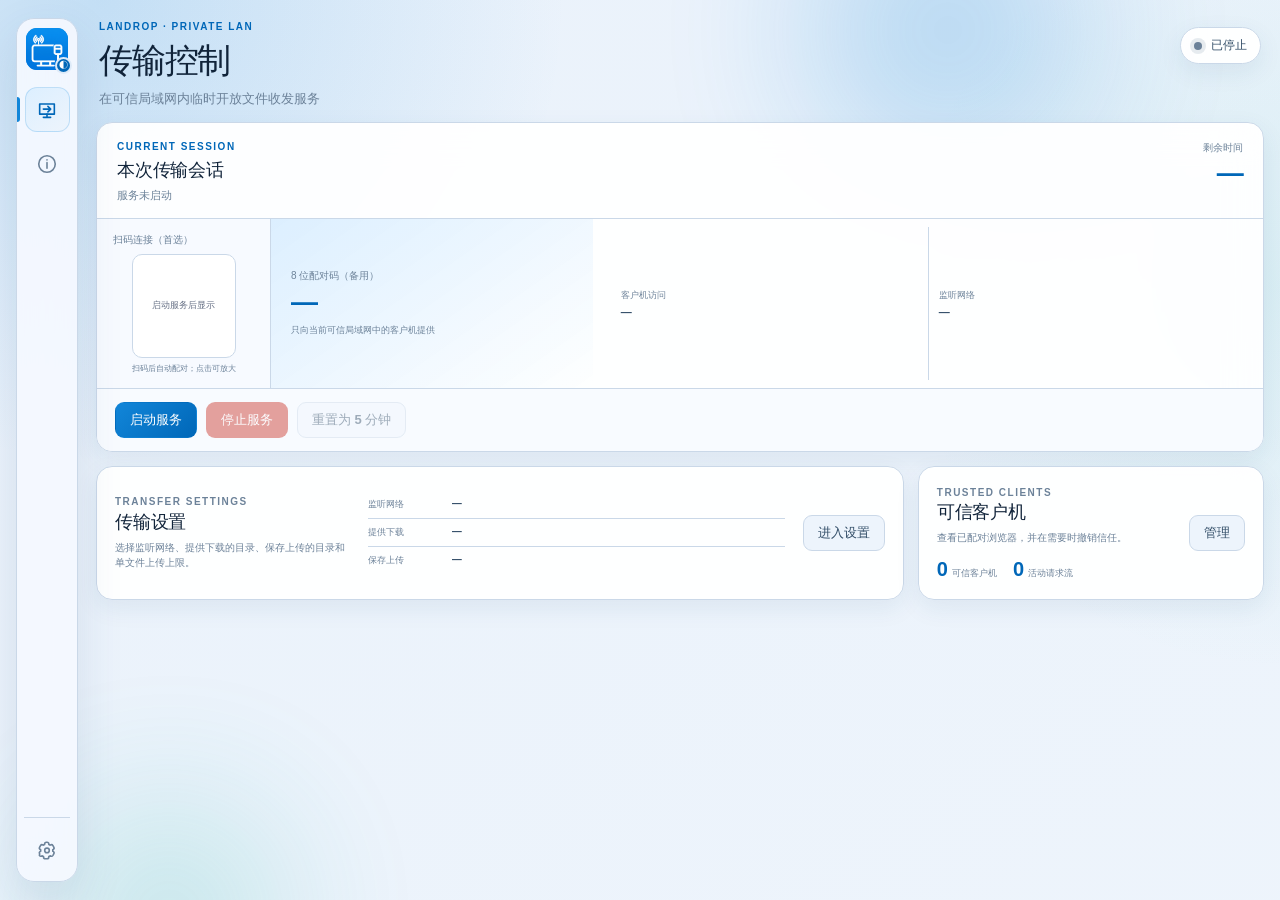
==== ui/desktop/index.html @ e530b6be "feat: complete phase seven portable build" ====
<!doctype html>
<html lang="zh-CN">
<head>
  <meta charset="utf-8">
  <meta name="viewport" content="width=device-width, initial-scale=1">
  <meta name="color-scheme" content="light dark">
  <title>LanDrop</title>
  <link rel="stylesheet" href="css/tokens.css">
  <link rel="stylesheet" href="css/shell.css">
  <link rel="stylesheet" href="css/components.css">
</head>
<body data-service-state="stopped">
  <div class="ambient ambient-one"></div>
  <div class="ambient ambient-two"></div>

  <main class="app-shell">
    <aside class="activity-rail" aria-label="主导航">
      <button class="rail-brand" type="button" data-theme-toggle aria-label="主题：跟随系统；点击切换为深色模式">
        <img src="../../assets/LanDrop-icon-preview.png" alt="">
        <span class="theme-indicator" data-theme-indicator aria-hidden="true">◐</span>
      </button>
      <nav class="tab-bar" aria-label="LanDrop 页面">
        <button class="tab active" type="button" data-page="mainPage" data-title="传输控制" data-subtitle="在可信局域网内临时开放文件收发服务" aria-label="主控" aria-current="page">
          <svg aria-hidden="true" viewBox="0 0 24 24"><path d="M4 5.5h16v11H4z"></path><path d="M8 20h8M12 16.5V20"></path><path d="M8 11h8M13 8l3 3-3 3"></path></svg>
          <span class="nav-tooltip">主控</span>
        </button>
        <button class="tab" type="button" data-page="infoPage" data-title="网络与诊断" data-subtitle="检查本次 endpoint、Windows 网络和防火墙证据" aria-label="信息">
          <svg aria-hidden="true" viewBox="0 0 24 24"><circle cx="12" cy="12" r="9"></circle><path d="M12 10.5v6M12 7.5h.01"></path></svg>
          <span class="nav-tooltip">信息</span>
        </button>
      </nav>
      <nav class="rail-settings" aria-label="辅助导航">
        <button class="tab" type="button" data-page="settingsPage" data-title="设置与恢复" data-subtitle="只读诊断、日志入口和 Windows 官方设置" aria-label="设置">
          <svg aria-hidden="true" viewBox="0 0 24 24"><path d="M12 3.5a2 2 0 0 1 2 2v.4a7 7 0 0 1 1.4.8l.4-.2a2 2 0 0 1 2.7.7l.9 1.6a2 2 0 0 1-.7 2.7l-.4.2v1.6l.4.2a2 2 0 0 1 .7 2.7l-.9 1.6a2 2 0 0 1-2.7.7l-.4-.2a7 7 0 0 1-1.4.8v.4a2 2 0 0 1-2 2h-1.8a2 2 0 0 1-2-2v-.4a7 7 0 0 1-1.4-.8l-.4.2a2 2 0 0 1-2.7-.7L4 16.2a2 2 0 0 1 .7-2.7l.4-.2v-1.6l-.4-.2A2 2 0 0 1 4 8.8l.9-1.6a2 2 0 0 1 2.7-.7l.4.2a7 7 0 0 1 1.4-.8v-.4a2 2 0 0 1 2-2Z"></path><circle cx="12" cy="12.5" r="2.5"></circle></svg>
          <span class="nav-tooltip">设置</span>
        </button>
      </nav>
    </aside>

    <div class="workspace-column">
      <header class="hero">
        <div>
          <p class="eyebrow">LANDROP · PRIVATE LAN</p>
          <h1 id="workspaceTitle">传输控制</h1>
          <p id="workspaceSubtitle" class="subtitle">在可信局域网内临时开放文件收发服务</p>
        </div>
        <span id="badge" class="status-pill"><span class="status-dot"></span><span class="status-text">已停止</span></span>
      </header>

      <section id="mainPage" class="page active" aria-label="传输控制">
        <section class="service-panel panel">
          <header class="panel-heading service-heading">
            <div>
              <p class="section-index">CURRENT SESSION</p>
              <h2>本次传输会话</h2>
              <p id="message" class="panel-description">服务未启动</p>
            </div>
            <div class="countdown-block">
              <span>剩余时间</span>
              <strong id="countdown" class="countdown">—</strong>
            </div>
          </header>

          <div class="session-grid">
            <article class="qr-card">
              <span class="metric-label">扫码连接（首选）</span>
              <button id="openQrDialog" class="qr-frame" type="button" aria-label="放大一次性客户机邀请二维码" disabled>
                <img id="pairingQr" alt="一次性客户机邀请二维码" hidden>
                <span id="qrUnavailable">启动服务后显示</span>
              </button>
              <small>扫码后自动配对；点击可放大</small>
            </article>
            <article class="pairing-card">
              <span class="metric-label">8 位配对码（备用）</span>
              <strong id="pairing" class="code">—</strong>
              <small>只向当前可信局域网中的客户机提供</small>
            </article>
            <article class="session-addresses">
              <div><span>客户机访问</span><strong id="lanUrl">—</strong></div>
              <div><span>监听网络</span><strong id="network">—</strong></div>
            </article>
          </div>

          <div class="command-bar">
            <button id="start" class="button primary" type="button">启动服务</button>
            <button id="stop" class="button danger" type="button" disabled>停止服务</button>
            <button id="resetDeadline" class="button secondary" type="button" disabled>重置为 5 分钟</button>
          </div>
          <div id="notice" class="notice" aria-live="polite"></div>
        </section>

        <div class="overview-grid">
          <section class="panel overview-card transfer-overview">
            <div class="overview-card-copy"><p class="section-index">TRANSFER SETTINGS</p><h2>传输设置</h2><p>选择监听网络、提供下载的目录、保存上传的目录和单文件上传上限。</p></div>
            <div class="settings-preview" aria-label="当前传输设置预览">
              <div><span>监听网络</span><strong id="settingsPreviewNetwork">—</strong></div>
              <div><span>提供下载</span><strong id="settingsPreviewShared">—</strong></div>
              <div><span>保存上传</span><strong id="settingsPreviewReceived">—</strong></div>
            </div>
            <button id="openTransferSettingsCard" class="button secondary" type="button">进入设置</button>
          </section>
          <section class="panel overview-card">
            <div class="overview-card-copy"><p class="section-index">TRUSTED CLIENTS</p><h2>可信客户机</h2><p>查看已配对浏览器，并在需要时撤销信任。</p><div class="overview-card-metrics"><span><strong id="paired">0</strong>可信客户机</span><span><strong id="active">0</strong>活动请求流</span></div></div>
            <button id="openTrustedClients" class="button secondary" type="button">管理</button>
          </section>
        </div>

      </section>

      <dialog id="qrDialog" class="qr-dialog" aria-labelledby="qrDialogTitle">
        <form method="dialog" class="qr-dialog-card">
          <button class="qr-dialog-close" type="submit" aria-label="关闭二维码放大视图">×</button>
          <p class="section-index">ONE-TIME INVITATION</p>
          <h2 id="qrDialogTitle">扫码连接 LanDrop</h2>
          <p>请使用同一 Private LAN 中的客户机扫描；成功配对后本邀请立即失效。</p>
          <div class="qr-dialog-image"><img id="pairingQrLarge" alt="放大的一次性客户机邀请二维码"></div>
          <small>二维码只在本机生成，不会发送到在线识别服务。</small>
        </form>
      </dialog>

      <section id="transferSettingsPage" class="page" data-parent-page="mainPage" data-title="传输设置" data-subtitle="选择本次服务使用的目录、上传上限和 Private 网络">
        <section class="panel configuration-panel">
          <header class="panel-heading">
            <div><p class="section-index">DIRECTORIES & NETWORK</p><h2>目录与监听网络</h2><p class="panel-description">服务运行期间仅供查看；停止服务后才能修改并保存。</p></div>
            <button id="returnMainFromTransferSettings" class="button ghost compact" type="button">返回主控</button>
          </header>
            <label for="shared">提供下载的目录 <small>客户机从此处下载</small></label>
            <div class="path-row">
              <input id="shared" autocomplete="off">
              <button class="button secondary chooser" type="button" data-target="shared">选择…</button>
            </div>

            <label for="received">保存上传的目录 <small>客户机上传到此处</small></label>
            <div class="path-row">
              <input id="received" autocomplete="off">
              <button class="button secondary chooser" type="button" data-target="received">选择…</button>
            </div>

            <div class="field-grid">
              <label for="limit">单文件上传上限（MB）<input id="limit" type="number" min="1" max="10000" value="1000"></label>
              <label for="interfaceSelector">监听网络
                <span class="select-row">
                  <select id="interfaceSelector"><option value="">自动选择（仅一个可用 Private 网络）</option></select>
                  <button id="refreshInterfaces" class="icon-button" type="button" title="刷新网络" aria-label="刷新网络">↻</button>
                </span>
              </label>
            </div>
            <div class="configuration-actions"><button id="saveSettings" class="button secondary" type="button">保存设置</button></div>
        </section>
      </section>

      <section id="trustedClientsPage" class="page" data-parent-page="mainPage" data-title="可信客户机" data-subtitle="查看已配对浏览器，并撤销不再信任的客户机">
        <section class="panel clients-panel">
          <header class="panel-heading">
            <div><p class="section-index">TRUSTED CLIENTS</p><h2>可信客户机</h2><p class="panel-description">配对后可在有效凭据范围内再次连接；你可以随时撤销。</p></div>
            <div class="heading-actions">
              <button id="returnMainFromClients" class="button ghost compact" type="button">返回主控</button>
              <button id="refreshClients" class="button ghost compact" type="button">刷新列表</button>
              <button id="revokeAll" class="button danger-outline compact" type="button">撤销全部信任</button>
            </div>
          </header>
          <div id="clients" class="clients"><span class="subtitle">正在读取…</span></div>
        </section>
      </section>

      <section id="infoPage" class="page" aria-label="网络与诊断">
        <section class="panel">
          <header class="panel-heading"><div><p class="section-index">ENDPOINT BASELINE</p><h2>当前服务机网络基线</h2></div></header>
          <dl class="status-grid">
            <div><dt>服务端绑定基线</dt><dd id="endpointSummary">—</dd></div>
            <div><dt>服务端网络校验</dt><dd id="endpointHealth">—</dd></div>
            <div><dt>诊断状态</dt><dd id="diagnosticStatus">尚未检测</dd></div>
            <div><dt>服务端监听地址</dt><dd id="listenSummary">—</dd></div>
            <div><dt>传输摘要</dt><dd id="transferSummary">—</dd></div>
          </dl>
        </section>

        <section class="panel statistics-panel">
          <header class="panel-heading"><div><p class="section-index">TRANSFER SUMMARY</p><h2>本次会话统计</h2><p class="panel-description">供排查传输结果时查看，不影响服务控制。</p></div></header>
          <dl class="compact-list">
            <div><dt>下载文件任务</dt><dd id="downloadStatistics">—</dd></div>
            <div><dt>上传文件任务</dt><dd id="uploadStatistics">—</dd></div>
            <div><dt>累计传输</dt><dd id="statistics">—</dd></div>
            <div><dt>下载请求流</dt><dd id="streamStatistics">—</dd></div>
            <div><dt>停止原因</dt><dd id="stopReason">—</dd></div>
            <div><dt>失败分类</dt><dd id="failureReasons">—</dd></div>
            <div><dt>拒绝分类</dt><dd id="rejectionReasons">—</dd></div>
          </dl>
        </section>

        <details id="diagnosticDetails" class="panel diagnostic-details">
          <summary><span><small>READ-ONLY DETAILS</small><strong>查看详细诊断</strong></span><b>＋</b></summary>
          <div class="diagnostic-sections">
            <section>
              <header><h2>服务机 IPv4 接口</h2><p>回环与排除项用于解释，不会成为 LAN endpoint。</p></header>
              <div id="interfaceList" class="diagnostic-list"><span class="subtitle">尚未检测。</span></div>
            </section>
            <section>
              <header><h2>服务机网络详细信息</h2><p>DNS、网关和链路信息只用于诊断。</p></header>
              <div id="adapterDetails" class="diagnostic-list"><span class="subtitle">正在等待异步诊断。</span></div>
            </section>
            <section>
              <header><h2>Windows 防火墙</h2><p>LanDrop 只读检查，不创建或修改规则。</p></header>
              <div id="firewallSummary" class="diagnostic-unknown">尚未检测。</div>
              <div id="firewallEvidence" class="diagnostic-list"></div>
            </section>
          </div>
        </details>
      </section>

      <section id="settingsPage" class="page" aria-label="设置与恢复">
        <section class="panel">
          <header class="panel-heading"><div><p class="section-index">DIAGNOSTICS</p><h2>诊断与恢复</h2><p class="panel-description">只刷新 LanDrop 自身的只读信息，不会改变网络、防火墙、代理或 VPN。</p></div></header>
          <div class="action-list">
            <button id="refreshDiagnostics" class="list-action primary-action" type="button"><span><strong>重新检测</strong><small>异步读取网络与防火墙状态</small></span><b>↻</b></button>
            <button id="viewDiagnostics" class="list-action" type="button"><span><strong>查看详细诊断</strong><small>前往信息页展开完整结果</small></span><b>→</b></button>
            <button id="openLogs" class="list-action" type="button"><span><strong>打开日志文件夹</strong><small>查看普通诊断与异常记录</small></span><b>↗</b></button>
            <button id="copyDiagnostics" class="list-action" type="button"><span><strong>复制诊断信息</strong><small>不包含配对码、凭据或收发目录</small></span><b>⧉</b></button>
          </div>
          <div id="settingsNotice" class="notice" aria-live="polite"></div>
        </section>

        <section class="panel">
          <header class="panel-heading"><div><p class="section-index">WINDOWS SETTINGS</p><h2>Windows 设置入口</h2><p class="panel-description">是否修改系统配置始终由你决定。</p></div></header>
          <div class="action-list three-columns">
            <button class="list-action settings-link" type="button" data-target="network"><span><strong>网络设置</strong><small>网络类别与适配器</small></span><b>↗</b></button>
            <button class="list-action settings-link" type="button" data-target="firewall"><span><strong>防火墙设置</strong><small>允许的应用和规则</small></span><b>↗</b></button>
            <button class="list-action settings-link" type="button" data-target="proxy"><span><strong>代理设置</strong><small>系统代理与脚本</small></span><b>↗</b></button>
          </div>
        </section>

        <section class="panel about-panel">
          <header class="panel-heading"><div><p class="section-index">ABOUT</p><h2>关于 LanDrop</h2></div></header>
          <div class="about-row"><span>当前版本</span><strong>LanDrop 0.6.0 · Windows 11</strong></div>
        </section>
      </section>
    </div>
  </main>

  <script src="../shared/js/theme.js"></script>
  <script src="js/state.js"></script>
  <script src="js/app.js"></script>
</body>
</html>
---- ui/desktop/css/tokens.css ----
:root {
  color-scheme: light;
  font-family: "Source Han Sans SC", "Source Han Sans CN", "Noto Sans CJK SC", "Microsoft YaHei UI", "Segoe UI Variable Text", "Segoe UI", sans-serif;
  font-synthesis: none;

  --page: #eaf2fb;
  --surface: rgba(255, 255, 255, 0.94);
  --surface-solid: #ffffff;
  --surface-raised: #f7faff;
  --surface-soft: #edf4fc;
  --surface-input: #ffffff;
  --surface-command: rgba(248, 251, 255, 0.94);
  --rail: rgba(245, 249, 255, 0.9);
  --rail-strong: #e5effa;
  --line: #cad8e8;
  --line-soft: rgba(18, 134, 217, 0.2);
  --text: #11243a;
  --text-secondary: #334e68;
  --muted: #6c8299;
  --accent: #1286d9;
  --accent-strong: #0067b8;
  --accent-soft: #dcefff;
  --accent-contrast: #ffffff;
  --success: #15803d;
  --success-soft: #dcfce7;
  --warning: #b45309;
  --warning-soft: #fff4db;
  --danger: #c9362b;
  --danger-soft: #fee8e7;
  --shadow: 0 18px 48px rgba(31, 78, 121, 0.12);
  --shadow-soft: 0 8px 24px rgba(31, 78, 121, 0.08);
}

@media (prefers-color-scheme: dark) {
  :root:not([data-theme="light"]) {
    color-scheme: dark;
    --page: #111b27;
    --surface: rgba(25, 39, 54, 0.94);
    --surface-solid: #192736;
    --surface-raised: #203246;
    --surface-soft: #263a50;
    --surface-input: #152332;
    --surface-command: rgba(22, 35, 49, 0.96);
    --rail: rgba(20, 32, 45, 0.92);
    --rail-strong: #1d3044;
    --line: #38516a;
    --line-soft: rgba(77, 177, 242, 0.24);
    --text: #f4f8fc;
    --text-secondary: #d6e2ec;
    --muted: #96abc0;
    --accent: #47b1f2;
    --accent-strong: #168bd7;
    --accent-soft: rgba(71, 177, 242, 0.14);
    --accent-contrast: #061b2b;
    --success: #52d681;
    --success-soft: rgba(82, 214, 129, 0.12);
    --warning: #f2b65c;
    --warning-soft: rgba(242, 182, 92, 0.12);
    --danger: #ff7b72;
    --danger-soft: rgba(255, 123, 114, 0.12);
    --shadow: 0 20px 55px rgba(0, 0, 0, 0.26);
    --shadow-soft: 0 9px 28px rgba(0, 0, 0, 0.2);
  }
}

:root[data-theme="dark"] {
  color-scheme: dark;
  --page: #111b27;
  --surface: rgba(25, 39, 54, 0.94);
  --surface-solid: #192736;
  --surface-raised: #203246;
  --surface-soft: #263a50;
  --surface-input: #152332;
  --surface-command: rgba(22, 35, 49, 0.96);
  --rail: rgba(20, 32, 45, 0.92);
  --rail-strong: #1d3044;
  --line: #38516a;
  --line-soft: rgba(77, 177, 242, 0.24);
  --text: #f4f8fc;
  --text-secondary: #d6e2ec;
  --muted: #96abc0;
  --accent: #47b1f2;
  --accent-strong: #168bd7;
  --accent-soft: rgba(71, 177, 242, 0.14);
  --accent-contrast: #061b2b;
  --success: #52d681;
  --success-soft: rgba(82, 214, 129, 0.12);
  --warning: #f2b65c;
  --warning-soft: rgba(242, 182, 92, 0.12);
  --danger: #ff7b72;
  --danger-soft: rgba(255, 123, 114, 0.12);
  --shadow: 0 20px 55px rgba(0, 0, 0, 0.26);
  --shadow-soft: 0 9px 28px rgba(0, 0, 0, 0.2);
}

:root[data-theme="light"] { color-scheme: light; }

@media (prefers-reduced-motion: reduce) {
  *, *::before, *::after {
    scroll-behavior: auto !important;
    transition-duration: 0.01ms !important;
    animation-duration: 0.01ms !important;
    animation-iteration-count: 1 !important;
  }
}
---- ui/desktop/css/shell.css ----
* { box-sizing: border-box; }

html { min-height: 100%; }

body {
  min-width: 760px;
  min-height: 100vh;
  margin: 0;
  overflow-x: hidden;
  background:
    radial-gradient(circle at 8% 0, rgba(18, 134, 217, 0.18), transparent 29rem),
    radial-gradient(circle at 100% 32%, rgba(27, 181, 170, 0.09), transparent 24rem),
    linear-gradient(145deg, var(--page), color-mix(in srgb, var(--page) 84%, var(--surface-solid)));
  color: var(--text);
  font-size: 13px;
}

button, input, select { font: inherit; }
button { color: inherit; -webkit-tap-highlight-color: transparent; }
[hidden] { display: none !important; }

.ambient {
  position: fixed;
  border-radius: 999px;
  filter: blur(78px);
  opacity: 0.24;
  pointer-events: none;
}
.ambient-one { top: -110px; right: 15%; width: 280px; height: 280px; background: var(--accent); }
.ambient-two { bottom: -120px; left: 5%; width: 210px; height: 210px; background: #2bb7a9; }

.app-shell {
  position: relative;
  display: grid;
  grid-template-columns: 62px minmax(0, 1fr);
  column-gap: 18px;
  width: min(1480px, calc(100% - 32px));
  min-height: 100vh;
  margin: 0 auto;
  padding: 18px 0;
}

.activity-rail {
  position: sticky;
  top: 18px;
  z-index: 10;
  display: flex;
  align-items: center;
  flex-direction: column;
  width: 62px;
  height: calc(100vh - 36px);
  min-height: 510px;
  padding: 9px 7px;
  border: 1px solid var(--line);
  border-radius: 18px;
  background: var(--rail);
  box-shadow: var(--shadow);
  backdrop-filter: blur(18px);
}

.rail-brand {
  position: relative;
  display: grid;
  place-items: center;
  width: 42px;
  height: 42px;
  margin-bottom: 17px;
  border-radius: 11px;
  border: 0;
  padding: 0;
  background: #0785d5;
  box-shadow: none;
  cursor: pointer;
  overflow: visible;
  line-height: 0;
}
.rail-brand img { display: block; width: 42px; height: 42px; border-radius: 11px; }
.rail-brand:hover { outline: 1px solid var(--accent); }
.rail-brand:focus-visible { outline: 0; box-shadow: 0 0 0 3px var(--line-soft); }
.theme-indicator {
  position: absolute;
  right: -4px;
  bottom: -4px;
  display: grid;
  place-items: center;
  width: 17px;
  height: 17px;
  border: 2px solid var(--rail);
  border-radius: 50%;
  background: var(--accent-strong);
  color: #fff;
  font-size: 9px;
  font-weight: 800;
  line-height: 1;
}

.tab-bar {
  display: flex;
  align-items: center;
  flex: 1;
  flex-direction: column;
  gap: 9px;
  width: 100%;
}

.rail-settings {
  display: flex;
  justify-content: center;
  width: 100%;
  padding-top: 9px;
  border-top: 1px solid var(--line);
}

.tab {
  position: relative;
  display: grid;
  place-items: center;
  width: 45px;
  height: 45px;
  padding: 0;
  border: 1px solid transparent;
  border-radius: 12px;
  outline: none;
  background: transparent;
  color: var(--muted);
  cursor: pointer;
}
.tab svg {
  width: 22px;
  height: 22px;
  fill: none;
  stroke: currentColor;
  stroke-linecap: round;
  stroke-linejoin: round;
  stroke-width: 1.75;
}
.tab:hover { background: var(--surface-soft); color: var(--text-secondary); }
.tab:focus-visible { box-shadow: 0 0 0 3px var(--line-soft); }
.tab.active {
  border-color: var(--line-soft);
  background: linear-gradient(145deg, var(--accent-soft), var(--surface-soft));
  color: var(--accent-strong);
}
.tab.active::before {
  position: absolute;
  top: 9px;
  bottom: 9px;
  left: -9px;
  width: 3px;
  border-radius: 0 999px 999px 0;
  background: var(--accent);
  content: "";
}

.nav-tooltip {
  position: absolute;
  top: 50%;
  left: calc(100% + 13px);
  z-index: 30;
  width: max-content;
  padding: 7px 10px;
  border: 1px solid var(--line);
  border-radius: 8px;
  background: var(--surface-solid);
  box-shadow: var(--shadow-soft);
  color: var(--text);
  font-size: 11px;
  font-weight: 650;
  opacity: 0;
  pointer-events: none;
  transform: translate(-4px, -50%);
  transition: opacity 120ms ease, transform 120ms ease;
}
.tab:hover .nav-tooltip, .tab:focus-visible .nav-tooltip { opacity: 1; transform: translate(0, -50%); }

.workspace-column { min-width: 0; }

.hero {
  display: flex;
  align-items: flex-start;
  justify-content: space-between;
  gap: 28px;
  min-height: 72px;
  margin-bottom: 14px;
  padding: 3px 3px 0;
}
.eyebrow, .section-index {
  margin: 0 0 6px;
  color: var(--accent-strong);
  font-size: 10px;
  font-weight: 780;
  letter-spacing: 0.15em;
}
h1, h2, p { margin-top: 0; }
h1 { margin-bottom: 6px; font-size: clamp(27px, 3vw, 34px); letter-spacing: -0.035em; }
h2 { margin-bottom: 0; font-size: 18px; letter-spacing: -0.012em; }
.subtitle { margin: 0; color: var(--muted); font-size: 13px; }

.page { display: none; }
.page.active { display: block; }

@media (max-width: 900px) {
  body { min-width: 720px; }
  .app-shell { grid-template-columns: 58px minmax(0, 1fr); column-gap: 13px; width: calc(100% - 24px); }
  .activity-rail { width: 58px; }
  .control-grid { grid-template-columns: 1fr !important; }
}
---- ui/desktop/css/components.css ----
.panel {
  margin-bottom: 14px;
  padding: 18px;
  border: 1px solid var(--line);
  border-radius: 16px;
  background: var(--surface);
  box-shadow: var(--shadow-soft);
  backdrop-filter: blur(18px);
}
.panel-heading {
  display: flex;
  align-items: flex-start;
  justify-content: space-between;
  gap: 18px;
  margin-bottom: 16px;
}
.panel-description { margin: 5px 0 0; color: var(--muted); font-size: 11px; line-height: 1.5; }
.service-panel { overflow: hidden; padding: 0; }
.service-heading { margin: 0; padding: 18px 20px 14px; }

.status-pill {
  display: inline-flex;
  align-items: center;
  gap: 9px;
  margin-top: 6px;
  padding: 9px 13px;
  border: 1px solid var(--line);
  border-radius: 999px;
  background: var(--surface);
  box-shadow: var(--shadow-soft);
  color: var(--text-secondary);
  font-size: 12px;
  font-weight: 680;
  white-space: nowrap;
}
.status-dot {
  width: 8px;
  height: 8px;
  border-radius: 50%;
  background: var(--muted);
  box-shadow: 0 0 0 4px color-mix(in srgb, var(--muted) 16%, transparent);
}
.status-pill.running .status-dot { background: var(--success); box-shadow: 0 0 0 4px var(--success-soft); }
.status-pill.error .status-dot { background: var(--danger); box-shadow: 0 0 0 4px var(--danger-soft); }
.status-pill.grace .status-dot { background: var(--warning); box-shadow: 0 0 0 4px var(--warning-soft); }

.countdown-block { display: grid; justify-items: end; gap: 3px; }
.countdown-block span, .metric-label { color: var(--muted); font-size: 10px; }
.countdown { color: var(--accent-strong); font-size: 27px; font-variant-numeric: tabular-nums; letter-spacing: -0.03em; }
.countdown.warning { color: var(--warning); }

.session-grid {
  display: grid;
  grid-template-columns: 174px minmax(210px, 0.72fr) minmax(0, 1.5fr);
  border-top: 1px solid var(--line);
  border-bottom: 1px solid var(--line);
}
.qr-card {
  display: grid;
  align-content: center;
  justify-items: center;
  min-height: 154px;
  padding: 14px 16px;
  border-right: 1px solid var(--line);
  background: var(--surface-raised);
}
.qr-card .metric-label { justify-self: start; width: 100%; }
.qr-card small { margin-top: 5px; color: var(--muted); font-size: 8px; text-align: center; }
.qr-frame {
  display: grid;
  place-items: center;
  width: 104px;
  height: 104px;
  margin-top: 7px;
  overflow: hidden;
  border: 1px solid var(--line);
  border-radius: 10px;
  background: #fff;
  padding: 0;
  cursor: zoom-in;
}
.qr-frame:disabled { opacity: 1; cursor: default; }
.qr-frame:focus-visible { outline: 3px solid var(--line-soft); outline-offset: 2px; }
.qr-frame img { display: block; width: 100%; height: 100%; image-rendering: pixelated; }
.qr-frame span { padding: 10px; color: #667085; font-size: 9px; line-height: 1.45; text-align: center; }
.qr-frame [hidden] { display: none; }
.qr-dialog {
  width: min(460px, calc(100vw - 36px));
  max-width: none;
  padding: 0;
  overflow: visible;
  border: 0;
  border-radius: 20px;
  background: transparent;
  color: var(--text);
}
.qr-dialog::backdrop { background: rgba(13, 27, 45, .58); backdrop-filter: blur(5px); }
.qr-dialog-card {
  position: relative;
  display: grid;
  justify-items: center;
  margin: 0;
  padding: 24px;
  border: 1px solid var(--line);
  border-radius: 20px;
  background: var(--surface);
  box-shadow: var(--shadow-strong);
  text-align: center;
}
.qr-dialog-card h2 { margin: 5px 0 0; }
.qr-dialog-card > p:not(.section-index) { max-width: 350px; margin: 8px 0 0; color: var(--muted); font-size: 10px; line-height: 1.55; }
.qr-dialog-card > small { margin-top: 12px; color: var(--muted); font-size: 9px; }
.qr-dialog-close {
  position: absolute;
  top: 12px;
  right: 12px;
  width: 34px;
  height: 34px;
  padding: 0;
  border: 1px solid var(--line);
  border-radius: 50%;
  background: var(--surface-soft);
  color: var(--text-secondary);
  font-size: 21px;
  cursor: pointer;
}
.qr-dialog-image {
  width: min(340px, 72vw);
  aspect-ratio: 1;
  margin-top: 18px;
  overflow: hidden;
  border: 1px solid var(--line);
  border-radius: 14px;
  background: #fff;
}
.qr-dialog-image img { display: block; width: 100%; height: 100%; image-rendering: pixelated; }
.pairing-card {
  display: grid;
  align-content: center;
  min-height: 116px;
  padding: 18px 20px;
  background: linear-gradient(145deg, var(--accent-soft), transparent);
}
.pairing-card small { margin-top: 6px; color: var(--muted); font-size: 9px; }
.code {
  margin-top: 4px;
  color: var(--accent-strong);
  font-size: 27px;
  font-weight: 780;
  letter-spacing: 0.13em;
  font-variant-numeric: tabular-nums;
}
.session-addresses { display: grid; grid-template-columns: 1fr 1fr; padding: 8px 18px; }
.session-addresses div { display: grid; align-content: center; min-width: 0; padding: 9px 10px; }
.session-addresses div:last-child { border-left: 1px solid var(--line); }
.session-addresses span { color: var(--muted); font-size: 9px; }
.session-addresses strong { margin-top: 4px; overflow-wrap: anywhere; color: var(--text-secondary); font-size: 11px; }

.command-bar {
  display: flex;
  align-items: center;
  gap: 9px;
  padding: 13px 18px;
  background: var(--surface-command);
}
.button, .icon-button {
  min-height: 36px;
  padding: 8px 14px;
  border: 1px solid var(--line);
  border-radius: 9px;
  outline: none;
  background: var(--surface-soft);
  color: var(--text-secondary);
  font-weight: 650;
  cursor: pointer;
}
.button:hover:not(:disabled), .icon-button:hover:not(:disabled) { border-color: var(--accent); color: var(--text); }
.button:focus-visible, .icon-button:focus-visible, input:focus, select:focus { box-shadow: 0 0 0 3px var(--line-soft); }
.button:disabled, .icon-button:disabled { opacity: 0.46; cursor: default; }
.button.primary { border-color: transparent; background: linear-gradient(135deg, var(--accent), var(--accent-strong)); color: var(--accent-contrast); }
.button.danger { border-color: transparent; background: var(--danger); color: #fff; }
.button.danger-outline { border-color: color-mix(in srgb, var(--danger) 45%, var(--line)); background: var(--danger-soft); color: var(--danger); }
.button.ghost { background: transparent; }
.button.compact { min-height: 31px; padding: 6px 10px; font-size: 10px; }
.icon-button { width: 38px; min-width: 38px; padding: 0; font-size: 18px; }

.notice { min-height: 0; color: var(--text-secondary); font-size: 11px; line-height: 1.45; }
.service-panel > .notice:not(:empty) { margin: 0; padding: 10px 18px; border-top: 1px solid var(--line); background: var(--accent-soft); }
.notice.error { color: var(--danger); }

.control-grid { display: grid; grid-template-columns: minmax(0, 1.25fr) minmax(315px, 0.75fr); gap: 14px; }
.control-grid > .panel { min-width: 0; }
.configuration-actions { display: flex; justify-content: flex-end; margin-top: 14px; }
label { display: grid; gap: 6px; margin: 13px 0 6px; color: var(--text-secondary); font-size: 10px; font-weight: 680; }
label small { color: var(--muted); font-size: 9px; font-weight: 500; }
input, select {
  min-width: 0;
  width: 100%;
  min-height: 36px;
  padding: 8px 10px;
  border: 1px solid var(--line);
  border-radius: 9px;
  outline: none;
  background: var(--surface-input);
  color: var(--text);
}
input:disabled, select:disabled { background: var(--surface-soft); color: var(--muted); }
.path-row, .select-row { display: grid; grid-template-columns: minmax(0, 1fr) auto; gap: 8px; }
.field-grid { display: grid; grid-template-columns: 150px minmax(0, 1fr); gap: 12px; }

.overview-grid { display: grid; grid-template-columns: 1.15fr .85fr; gap: 14px; }
.overview-card {
  display: grid;
  grid-template-columns: 1fr auto;
  align-items: center;
  gap: 18px;
  min-height: 112px;
}
.overview-card-copy { min-width: 0; }
.overview-card-copy h2 { margin-bottom: 6px; }
.overview-card-copy p { margin: 0; color: var(--muted); font-size: 10px; line-height: 1.55; }
.overview-card-metrics { display: flex; align-items: baseline; gap: 16px; margin-top: 12px; }
.overview-card-metrics span { color: var(--muted); font-size: 9px; }
.overview-card-metrics strong { margin-right: 4px; color: var(--accent-strong); font-size: 20px; }
.settings-preview { display: none; min-width: 0; }
.settings-preview div { display: grid; grid-template-columns: 74px minmax(0, 1fr); gap: 10px; padding: 7px 0; border-bottom: 1px solid var(--line); }
.settings-preview div:last-child { border-bottom: 0; }
.settings-preview span { color: var(--muted); font-size: 9px; }
.settings-preview strong { overflow: hidden; color: var(--text-secondary); font-size: 10px; font-weight: 600; text-overflow: ellipsis; white-space: nowrap; }

.metric-grid { display: grid; grid-template-columns: 1fr 1fr; gap: 9px; margin-bottom: 12px; }
.metric-grid article {
  display: grid;
  gap: 4px;
  padding: 12px;
  border: 1px solid var(--line);
  border-radius: 12px;
  background: var(--surface-raised);
}
.metric-grid span { color: var(--muted); font-size: 9px; }
.metric-grid strong { color: var(--accent-strong); font-size: 21px; }
.compact-list { margin: 0; border-top: 1px solid var(--line); }
.compact-list div { display: grid; grid-template-columns: 94px 1fr; gap: 10px; padding: 8px 2px; border-bottom: 1px solid var(--line); }
.compact-list div:last-child { border-bottom: 0; }
.compact-list dt { color: var(--muted); font-size: 9px; }
.compact-list dd { min-width: 0; margin: 0; overflow-wrap: anywhere; color: var(--text-secondary); font-size: 10px; line-height: 1.45; }

.heading-actions { display: flex; gap: 8px; }
.clients { display: grid; gap: 9px; }
.client {
  display: grid;
  grid-template-columns: 1fr auto;
  align-items: center;
  gap: 12px;
  padding: 12px 13px;
  border: 1px solid var(--line);
  border-radius: 12px;
  background: var(--surface-raised);
}
.client-main { min-width: 0; }
.client-id { font-size: 12px; font-weight: 720; }
.client-meta { margin-top: 4px; overflow-wrap: anywhere; color: var(--muted); font-size: 9px; }
.client-details { margin-top: 8px; color: var(--text-secondary); font-size: 10px; }
.client-details summary { width: fit-content; color: var(--accent-strong); cursor: pointer; user-select: none; }
.client-detail-grid { display: grid; grid-template-columns: 100px 1fr; gap: 5px 10px; margin-top: 9px; }
.client-detail-label { color: var(--muted); }
.client-detail-value { overflow-wrap: anywhere; }

.status-grid { display: grid; gap: 0; margin: 0; border: 1px solid var(--line); border-radius: 13px; overflow: hidden; }
.status-grid div { display: grid; grid-template-columns: 150px 1fr; gap: 14px; padding: 11px 13px; border-bottom: 1px solid var(--line); background: var(--surface-raised); }
.status-grid div:last-child { border-bottom: 0; }
.status-grid dt { color: var(--muted); font-size: 10px; }
.status-grid dd { min-width: 0; margin: 0; overflow-wrap: anywhere; color: var(--text-secondary); font-size: 10px; font-weight: 650; }

.diagnostic-details { padding: 0; overflow: hidden; }
.diagnostic-details > summary { display: flex; align-items: center; justify-content: space-between; padding: 15px 18px; cursor: pointer; list-style: none; }
.diagnostic-details > summary::-webkit-details-marker { display: none; }
.diagnostic-details > summary span { display: grid; gap: 3px; }
.diagnostic-details > summary small { color: var(--accent-strong); font-size: 9px; font-weight: 750; letter-spacing: 0.12em; }
.diagnostic-details > summary strong { font-size: 13px; }
.diagnostic-details > summary b { color: var(--accent); font-size: 20px; transition: transform 160ms ease; }
.diagnostic-details[open] > summary b { transform: rotate(45deg); }
.diagnostic-sections { display: grid; gap: 12px; padding: 0 18px 18px; border-top: 1px solid var(--line); }
.diagnostic-sections section { padding-top: 15px; }
.diagnostic-sections header { margin-bottom: 10px; }
.diagnostic-sections header h2 { font-size: 13px; }
.diagnostic-sections header p { margin: 4px 0 0; color: var(--muted); font-size: 9px; }
.diagnostic-list { display: grid; gap: 8px; margin-top: 10px; }
.diagnostic-item { padding: 11px 12px; border: 1px solid var(--line); border-radius: 10px; background: var(--surface-raised); }
.diagnostic-title { font-size: 11px; font-weight: 700; }
.diagnostic-meta { margin-top: 4px; overflow-wrap: anywhere; white-space: pre-wrap; color: var(--muted); font-size: 9px; line-height: 1.5; }
.diagnostic-ok { color: var(--success); }
.diagnostic-warning { color: var(--warning); }
.diagnostic-unknown { color: var(--muted); }
#firewallEvidence { margin-top: 10px; }

.action-list { display: grid; grid-template-columns: 1fr 1fr; gap: 9px; }
.action-list.three-columns { grid-template-columns: repeat(3, 1fr); }
.list-action {
  display: grid;
  grid-template-columns: 1fr auto;
  align-items: center;
  gap: 12px;
  min-height: 67px;
  padding: 11px 13px;
  border: 1px solid var(--line);
  border-radius: 12px;
  outline: none;
  background: var(--surface-raised);
  text-align: left;
  cursor: pointer;
}
.list-action:hover { border-color: var(--accent); background: var(--accent-soft); }
.list-action:focus-visible { box-shadow: 0 0 0 3px var(--line-soft); }
.list-action span { display: grid; gap: 4px; }
.list-action strong { font-size: 11px; }
.list-action small { color: var(--muted); font-size: 9px; line-height: 1.4; }
.list-action b { color: var(--accent-strong); font-size: 16px; }
.primary-action { border-color: var(--line-soft); background: var(--accent-soft); }
.settingsPage .notice, #settingsNotice:not(:empty) { margin-top: 11px; }
.about-row { display: flex; align-items: center; justify-content: space-between; gap: 18px; }
.about-row span { color: var(--muted); font-size: 10px; }
.about-row strong { font-size: 12px; }

@media (min-width: 1240px) {
  .overview-grid { grid-template-columns: minmax(0, 1.4fr) minmax(330px, .6fr); }
  .overview-card.transfer-overview { grid-template-columns: minmax(230px, .72fr) minmax(360px, 1.28fr) auto; }
  .settings-preview { display: block; }
}

@media (max-width: 900px) {
  .session-grid { grid-template-columns: 1fr; }
  .qr-card { border-right: 0; border-bottom: 1px solid var(--line); }
  .session-addresses { border-top: 1px solid var(--line); }
  .session-addresses div:last-child { border-left: 0; }
  .action-list.three-columns { grid-template-columns: 1fr; }
  .overview-grid { grid-template-columns: 1fr; }
}
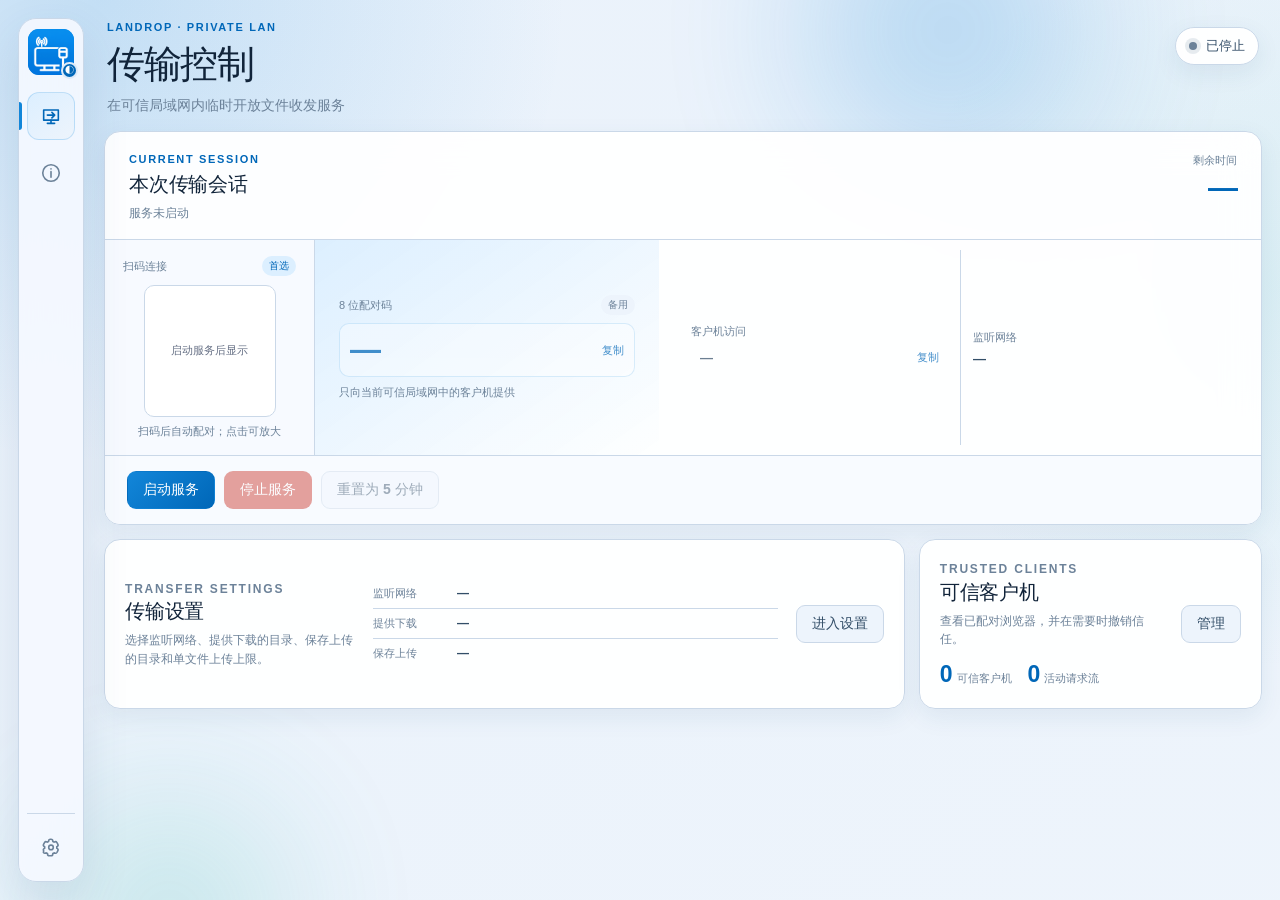
==== commit c729a4b5: "Improve desktop and client transfer UI" ====
--- a/ui/desktop/index.html
+++ b/ui/desktop/index.html
@@ -63,7 +63,7 @@
 
           <div class="session-grid">
             <article class="qr-card">
-              <span class="metric-label">扫码连接（首选）</span>
+              <div class="metric-heading"><span class="metric-label">扫码连接</span><span class="metric-badge">首选</span></div>
               <button id="openQrDialog" class="qr-frame" type="button" aria-label="放大一次性客户机邀请二维码" disabled>
                 <img id="pairingQr" alt="一次性客户机邀请二维码" hidden>
                 <span id="qrUnavailable">启动服务后显示</span>
@@ -71,12 +71,14 @@
               <small>扫码后自动配对；点击可放大</small>
             </article>
             <article class="pairing-card">
-              <span class="metric-label">8 位配对码（备用）</span>
-              <strong id="pairing" class="code">—</strong>
+              <div class="metric-heading"><span class="metric-label">8 位配对码</span><span class="metric-badge secondary-badge">备用</span></div>
+              <button id="copyPairing" class="copy-value" type="button" aria-label="复制 8 位配对码" disabled>
+                <strong id="pairing" class="code">—</strong><span class="copy-hint">复制</span>
+              </button>
               <small>只向当前可信局域网中的客户机提供</small>
             </article>
             <article class="session-addresses">
-              <div><span>客户机访问</span><strong id="lanUrl">—</strong></div>
+              <div><span>客户机访问</span><button id="copyLanUrl" class="copy-inline" type="button" aria-label="复制客户机访问地址" disabled><strong id="lanUrl">—</strong><span class="copy-hint">复制</span></button></div>
               <div><span>监听网络</span><strong id="network">—</strong></div>
             </article>
           </div>
--- a/ui/desktop/css/shell.css
+++ b/ui/desktop/css/shell.css
@@ -12,7 +12,7 @@
     radial-gradient(circle at 100% 32%, rgba(27, 181, 170, 0.09), transparent 24rem),
     linear-gradient(145deg, var(--page), color-mix(in srgb, var(--page) 84%, var(--surface-solid)));
   color: var(--text);
-  font-size: 13px;
+  font-size: 14px;
 }
 
 button, input, select { font: inherit; }
@@ -32,9 +32,9 @@
 .app-shell {
   position: relative;
   display: grid;
-  grid-template-columns: 62px minmax(0, 1fr);
-  column-gap: 18px;
-  width: min(1480px, calc(100% - 32px));
+  grid-template-columns: 66px minmax(0, 1fr);
+  column-gap: 20px;
+  width: min(1520px, calc(100% - 36px));
   min-height: 100vh;
   margin: 0 auto;
   padding: 18px 0;
@@ -47,10 +47,10 @@
   display: flex;
   align-items: center;
   flex-direction: column;
-  width: 62px;
+  width: 66px;
   height: calc(100vh - 36px);
   min-height: 510px;
-  padding: 9px 7px;
+  padding: 10px 8px;
   border: 1px solid var(--line);
   border-radius: 18px;
   background: var(--rail);
@@ -62,8 +62,8 @@
   position: relative;
   display: grid;
   place-items: center;
-  width: 42px;
-  height: 42px;
+  width: 46px;
+  height: 46px;
   margin-bottom: 17px;
   border-radius: 11px;
   border: 0;
@@ -74,7 +74,7 @@
   overflow: visible;
   line-height: 0;
 }
-.rail-brand img { display: block; width: 42px; height: 42px; border-radius: 11px; }
+.rail-brand img { display: block; width: 46px; height: 46px; border-radius: 11px; }
 .rail-brand:hover { outline: 1px solid var(--accent); }
 .rail-brand:focus-visible { outline: 0; box-shadow: 0 0 0 3px var(--line-soft); }
 .theme-indicator {
@@ -115,8 +115,8 @@
   position: relative;
   display: grid;
   place-items: center;
-  width: 45px;
-  height: 45px;
+  width: 48px;
+  height: 48px;
   padding: 0;
   border: 1px solid transparent;
   border-radius: 12px;
@@ -173,28 +173,28 @@
 }
 .tab:hover .nav-tooltip, .tab:focus-visible .nav-tooltip { opacity: 1; transform: translate(0, -50%); }
 
-.workspace-column { min-width: 0; }
+.workspace-column { min-width: 0; padding-bottom: 10px; }
 
 .hero {
   display: flex;
   align-items: flex-start;
   justify-content: space-between;
   gap: 28px;
-  min-height: 72px;
-  margin-bottom: 14px;
+  min-height: 80px;
+  margin-bottom: 16px;
   padding: 3px 3px 0;
 }
 .eyebrow, .section-index {
   margin: 0 0 6px;
   color: var(--accent-strong);
-  font-size: 10px;
+  font-size: 11px;
   font-weight: 780;
   letter-spacing: 0.15em;
 }
 h1, h2, p { margin-top: 0; }
-h1 { margin-bottom: 6px; font-size: clamp(27px, 3vw, 34px); letter-spacing: -0.035em; }
-h2 { margin-bottom: 0; font-size: 18px; letter-spacing: -0.012em; }
-.subtitle { margin: 0; color: var(--muted); font-size: 13px; }
+h1 { margin-bottom: 7px; font-size: clamp(30px, 3vw, 38px); letter-spacing: -0.035em; }
+h2 { margin-bottom: 0; font-size: 20px; letter-spacing: -0.012em; }
+.subtitle { margin: 0; color: var(--muted); font-size: 14px; }
 
 .page { display: none; }
 .page.active { display: block; }
--- a/ui/desktop/css/components.css
+++ b/ui/desktop/css/components.css
@@ -1,6 +1,6 @@
 .panel {
   margin-bottom: 14px;
-  padding: 18px;
+  padding: 20px;
   border: 1px solid var(--line);
   border-radius: 16px;
   background: var(--surface);
@@ -14,9 +14,9 @@
   gap: 18px;
   margin-bottom: 16px;
 }
-.panel-description { margin: 5px 0 0; color: var(--muted); font-size: 11px; line-height: 1.5; }
+.panel-description { margin: 6px 0 0; color: var(--muted); font-size: 12px; line-height: 1.5; }
 .service-panel { overflow: hidden; padding: 0; }
-.service-heading { margin: 0; padding: 18px 20px 14px; }
+.service-heading { margin: 0; padding: 21px 24px 17px; }
 
 .status-pill {
   display: inline-flex;
@@ -29,7 +29,7 @@
   background: var(--surface);
   box-shadow: var(--shadow-soft);
   color: var(--text-secondary);
-  font-size: 12px;
+  font-size: 13px;
   font-weight: 680;
   white-space: nowrap;
 }
@@ -45,13 +45,13 @@
 .status-pill.grace .status-dot { background: var(--warning); box-shadow: 0 0 0 4px var(--warning-soft); }
 
 .countdown-block { display: grid; justify-items: end; gap: 3px; }
-.countdown-block span, .metric-label { color: var(--muted); font-size: 10px; }
-.countdown { color: var(--accent-strong); font-size: 27px; font-variant-numeric: tabular-nums; letter-spacing: -0.03em; }
+.countdown-block span, .metric-label { color: var(--muted); font-size: 11px; }
+.countdown { color: var(--accent-strong); font-size: 30px; font-variant-numeric: tabular-nums; letter-spacing: -0.03em; }
 .countdown.warning { color: var(--warning); }
 
 .session-grid {
   display: grid;
-  grid-template-columns: 174px minmax(210px, 0.72fr) minmax(0, 1.5fr);
+  grid-template-columns: 210px minmax(255px, 0.8fr) minmax(0, 1.4fr);
   border-top: 1px solid var(--line);
   border-bottom: 1px solid var(--line);
 }
@@ -59,19 +59,22 @@
   display: grid;
   align-content: center;
   justify-items: center;
-  min-height: 154px;
-  padding: 14px 16px;
+  min-height: 196px;
+  padding: 16px 18px;
   border-right: 1px solid var(--line);
   background: var(--surface-raised);
 }
-.qr-card .metric-label { justify-self: start; width: 100%; }
-.qr-card small { margin-top: 5px; color: var(--muted); font-size: 8px; text-align: center; }
+.metric-heading { display: flex; align-items: center; justify-content: space-between; gap: 8px; width: 100%; }
+.metric-badge { padding: 3px 7px; border-radius: 999px; background: var(--accent-soft); color: var(--accent-strong); font-size: 10px; font-weight: 750; }
+.secondary-badge { background: var(--surface-soft); color: var(--muted); }
+.qr-card .metric-label { justify-self: start; }
+.qr-card small { margin-top: 7px; color: var(--muted); font-size: 11px; text-align: center; }
 .qr-frame {
   display: grid;
   place-items: center;
-  width: 104px;
-  height: 104px;
-  margin-top: 7px;
+  width: 132px;
+  height: 132px;
+  margin-top: 9px;
   overflow: hidden;
   border: 1px solid var(--line);
   border-radius: 10px;
@@ -82,7 +85,7 @@
 .qr-frame:disabled { opacity: 1; cursor: default; }
 .qr-frame:focus-visible { outline: 3px solid var(--line-soft); outline-offset: 2px; }
 .qr-frame img { display: block; width: 100%; height: 100%; image-rendering: pixelated; }
-.qr-frame span { padding: 10px; color: #667085; font-size: 9px; line-height: 1.45; text-align: center; }
+.qr-frame span { padding: 12px; color: #667085; font-size: 11px; line-height: 1.45; text-align: center; }
 .qr-frame [hidden] { display: none; }
 .qr-dialog {
   width: min(460px, calc(100vw - 36px));
@@ -108,8 +111,8 @@
   text-align: center;
 }
 .qr-dialog-card h2 { margin: 5px 0 0; }
-.qr-dialog-card > p:not(.section-index) { max-width: 350px; margin: 8px 0 0; color: var(--muted); font-size: 10px; line-height: 1.55; }
-.qr-dialog-card > small { margin-top: 12px; color: var(--muted); font-size: 9px; }
+.qr-dialog-card > p:not(.section-index) { max-width: 350px; margin: 8px 0 0; color: var(--muted); font-size: 12px; line-height: 1.55; }
+.qr-dialog-card > small { margin-top: 12px; color: var(--muted); font-size: 11px; }
 .qr-dialog-close {
   position: absolute;
   top: 12px;
@@ -137,35 +140,52 @@
 .pairing-card {
   display: grid;
   align-content: center;
-  min-height: 116px;
-  padding: 18px 20px;
+  min-height: 148px;
+  padding: 22px 24px;
   background: linear-gradient(145deg, var(--accent-soft), transparent);
 }
-.pairing-card small { margin-top: 6px; color: var(--muted); font-size: 9px; }
+.pairing-card small { margin-top: 8px; color: var(--muted); font-size: 11px; }
 .code {
-  margin-top: 4px;
   color: var(--accent-strong);
-  font-size: 27px;
+  font-size: 31px;
   font-weight: 780;
   letter-spacing: 0.13em;
   font-variant-numeric: tabular-nums;
 }
-.session-addresses { display: grid; grid-template-columns: 1fr 1fr; padding: 8px 18px; }
-.session-addresses div { display: grid; align-content: center; min-width: 0; padding: 9px 10px; }
+.session-addresses { display: grid; grid-template-columns: 1fr 1fr; padding: 10px 20px; }
+.session-addresses div { display: grid; align-content: center; min-width: 0; padding: 11px 12px; }
 .session-addresses div:last-child { border-left: 1px solid var(--line); }
-.session-addresses span { color: var(--muted); font-size: 9px; }
-.session-addresses strong { margin-top: 4px; overflow-wrap: anywhere; color: var(--text-secondary); font-size: 11px; }
+.session-addresses > div > span { color: var(--muted); font-size: 11px; }
+.session-addresses > div > strong { margin-top: 6px; overflow-wrap: anywhere; color: var(--text-secondary); font-size: 13px; }
+
+.copy-value, .copy-inline {
+  display: flex;
+  align-items: center;
+  min-width: 0;
+  border: 0;
+  outline: none;
+  background: transparent;
+  color: inherit;
+  cursor: copy;
+}
+.copy-value { justify-content: space-between; gap: 12px; width: 100%; margin-top: 8px; padding: 8px 10px; border: 1px solid var(--line-soft); border-radius: 10px; background: color-mix(in srgb, var(--surface-solid) 48%, transparent); text-align: left; }
+.copy-inline { justify-content: space-between; gap: 10px; margin-top: 4px; padding: 6px 8px; border: 1px solid transparent; border-radius: 8px; text-align: left; }
+.copy-inline strong { min-width: 0; overflow-wrap: anywhere; color: var(--text-secondary); font-size: 13px; }
+.copy-hint { flex: none; color: var(--accent-strong) !important; font-size: 11px !important; font-weight: 700; }
+.copy-value:hover:not(:disabled), .copy-inline:hover:not(:disabled) { border-color: var(--accent); background: var(--surface-soft); }
+.copy-value:focus-visible, .copy-inline:focus-visible { box-shadow: 0 0 0 3px var(--line-soft); }
+.copy-value:disabled, .copy-inline:disabled { cursor: default; opacity: .72; }
 
 .command-bar {
   display: flex;
   align-items: center;
   gap: 9px;
-  padding: 13px 18px;
+  padding: 15px 22px;
   background: var(--surface-command);
 }
 .button, .icon-button {
-  min-height: 36px;
-  padding: 8px 14px;
+  min-height: 38px;
+  padding: 9px 15px;
   border: 1px solid var(--line);
   border-radius: 9px;
   outline: none;
@@ -181,18 +201,18 @@
 .button.danger { border-color: transparent; background: var(--danger); color: #fff; }
 .button.danger-outline { border-color: color-mix(in srgb, var(--danger) 45%, var(--line)); background: var(--danger-soft); color: var(--danger); }
 .button.ghost { background: transparent; }
-.button.compact { min-height: 31px; padding: 6px 10px; font-size: 10px; }
+.button.compact { min-height: 32px; padding: 6px 10px; font-size: 11px; }
 .icon-button { width: 38px; min-width: 38px; padding: 0; font-size: 18px; }
 
-.notice { min-height: 0; color: var(--text-secondary); font-size: 11px; line-height: 1.45; }
+.notice { min-height: 0; color: var(--text-secondary); font-size: 12px; line-height: 1.45; }
 .service-panel > .notice:not(:empty) { margin: 0; padding: 10px 18px; border-top: 1px solid var(--line); background: var(--accent-soft); }
 .notice.error { color: var(--danger); }
 
 .control-grid { display: grid; grid-template-columns: minmax(0, 1.25fr) minmax(315px, 0.75fr); gap: 14px; }
 .control-grid > .panel { min-width: 0; }
 .configuration-actions { display: flex; justify-content: flex-end; margin-top: 14px; }
-label { display: grid; gap: 6px; margin: 13px 0 6px; color: var(--text-secondary); font-size: 10px; font-weight: 680; }
-label small { color: var(--muted); font-size: 9px; font-weight: 500; }
+label { display: grid; gap: 6px; margin: 13px 0 6px; color: var(--text-secondary); font-size: 12px; font-weight: 680; }
+label small { color: var(--muted); font-size: 11px; font-weight: 500; }
 input, select {
   min-width: 0;
   width: 100%;
@@ -214,19 +234,19 @@
   grid-template-columns: 1fr auto;
   align-items: center;
   gap: 18px;
-  min-height: 112px;
+  min-height: 126px;
 }
 .overview-card-copy { min-width: 0; }
 .overview-card-copy h2 { margin-bottom: 6px; }
-.overview-card-copy p { margin: 0; color: var(--muted); font-size: 10px; line-height: 1.55; }
+.overview-card-copy p { margin: 0; color: var(--muted); font-size: 12px; line-height: 1.55; }
 .overview-card-metrics { display: flex; align-items: baseline; gap: 16px; margin-top: 12px; }
-.overview-card-metrics span { color: var(--muted); font-size: 9px; }
-.overview-card-metrics strong { margin-right: 4px; color: var(--accent-strong); font-size: 20px; }
+.overview-card-metrics span { color: var(--muted); font-size: 11px; }
+.overview-card-metrics strong { margin-right: 4px; color: var(--accent-strong); font-size: 23px; }
 .settings-preview { display: none; min-width: 0; }
 .settings-preview div { display: grid; grid-template-columns: 74px minmax(0, 1fr); gap: 10px; padding: 7px 0; border-bottom: 1px solid var(--line); }
 .settings-preview div:last-child { border-bottom: 0; }
-.settings-preview span { color: var(--muted); font-size: 9px; }
-.settings-preview strong { overflow: hidden; color: var(--text-secondary); font-size: 10px; font-weight: 600; text-overflow: ellipsis; white-space: nowrap; }
+.settings-preview span { color: var(--muted); font-size: 11px; }
+.settings-preview strong { overflow: hidden; color: var(--text-secondary); font-size: 12px; font-weight: 600; text-overflow: ellipsis; white-space: nowrap; }
 
 .metric-grid { display: grid; grid-template-columns: 1fr 1fr; gap: 9px; margin-bottom: 12px; }
 .metric-grid article {
@@ -237,13 +257,13 @@
   border-radius: 12px;
   background: var(--surface-raised);
 }
-.metric-grid span { color: var(--muted); font-size: 9px; }
+.metric-grid span { color: var(--muted); font-size: 11px; }
 .metric-grid strong { color: var(--accent-strong); font-size: 21px; }
 .compact-list { margin: 0; border-top: 1px solid var(--line); }
 .compact-list div { display: grid; grid-template-columns: 94px 1fr; gap: 10px; padding: 8px 2px; border-bottom: 1px solid var(--line); }
 .compact-list div:last-child { border-bottom: 0; }
-.compact-list dt { color: var(--muted); font-size: 9px; }
-.compact-list dd { min-width: 0; margin: 0; overflow-wrap: anywhere; color: var(--text-secondary); font-size: 10px; line-height: 1.45; }
+.compact-list dt { color: var(--muted); font-size: 11px; }
+.compact-list dd { min-width: 0; margin: 0; overflow-wrap: anywhere; color: var(--text-secondary); font-size: 12px; line-height: 1.45; }
 
 .heading-actions { display: flex; gap: 8px; }
 .clients { display: grid; gap: 9px; }
@@ -258,9 +278,9 @@
   background: var(--surface-raised);
 }
 .client-main { min-width: 0; }
-.client-id { font-size: 12px; font-weight: 720; }
-.client-meta { margin-top: 4px; overflow-wrap: anywhere; color: var(--muted); font-size: 9px; }
-.client-details { margin-top: 8px; color: var(--text-secondary); font-size: 10px; }
+.client-id { font-size: 14px; font-weight: 720; }
+.client-meta { margin-top: 4px; overflow-wrap: anywhere; color: var(--muted); font-size: 11px; }
+.client-details { margin-top: 8px; color: var(--text-secondary); font-size: 12px; }
 .client-details summary { width: fit-content; color: var(--accent-strong); cursor: pointer; user-select: none; }
 .client-detail-grid { display: grid; grid-template-columns: 100px 1fr; gap: 5px 10px; margin-top: 9px; }
 .client-detail-label { color: var(--muted); }
@@ -269,26 +289,26 @@
 .status-grid { display: grid; gap: 0; margin: 0; border: 1px solid var(--line); border-radius: 13px; overflow: hidden; }
 .status-grid div { display: grid; grid-template-columns: 150px 1fr; gap: 14px; padding: 11px 13px; border-bottom: 1px solid var(--line); background: var(--surface-raised); }
 .status-grid div:last-child { border-bottom: 0; }
-.status-grid dt { color: var(--muted); font-size: 10px; }
-.status-grid dd { min-width: 0; margin: 0; overflow-wrap: anywhere; color: var(--text-secondary); font-size: 10px; font-weight: 650; }
+.status-grid dt { color: var(--muted); font-size: 12px; }
+.status-grid dd { min-width: 0; margin: 0; overflow-wrap: anywhere; color: var(--text-secondary); font-size: 12px; font-weight: 650; }
 
 .diagnostic-details { padding: 0; overflow: hidden; }
 .diagnostic-details > summary { display: flex; align-items: center; justify-content: space-between; padding: 15px 18px; cursor: pointer; list-style: none; }
 .diagnostic-details > summary::-webkit-details-marker { display: none; }
 .diagnostic-details > summary span { display: grid; gap: 3px; }
-.diagnostic-details > summary small { color: var(--accent-strong); font-size: 9px; font-weight: 750; letter-spacing: 0.12em; }
-.diagnostic-details > summary strong { font-size: 13px; }
+.diagnostic-details > summary small { color: var(--accent-strong); font-size: 10px; font-weight: 750; letter-spacing: 0.12em; }
+.diagnostic-details > summary strong { font-size: 14px; }
 .diagnostic-details > summary b { color: var(--accent); font-size: 20px; transition: transform 160ms ease; }
 .diagnostic-details[open] > summary b { transform: rotate(45deg); }
 .diagnostic-sections { display: grid; gap: 12px; padding: 0 18px 18px; border-top: 1px solid var(--line); }
 .diagnostic-sections section { padding-top: 15px; }
 .diagnostic-sections header { margin-bottom: 10px; }
-.diagnostic-sections header h2 { font-size: 13px; }
-.diagnostic-sections header p { margin: 4px 0 0; color: var(--muted); font-size: 9px; }
+.diagnostic-sections header h2 { font-size: 15px; }
+.diagnostic-sections header p { margin: 4px 0 0; color: var(--muted); font-size: 11px; }
 .diagnostic-list { display: grid; gap: 8px; margin-top: 10px; }
 .diagnostic-item { padding: 11px 12px; border: 1px solid var(--line); border-radius: 10px; background: var(--surface-raised); }
-.diagnostic-title { font-size: 11px; font-weight: 700; }
-.diagnostic-meta { margin-top: 4px; overflow-wrap: anywhere; white-space: pre-wrap; color: var(--muted); font-size: 9px; line-height: 1.5; }
+.diagnostic-title { font-size: 12px; font-weight: 700; }
+.diagnostic-meta { margin-top: 4px; overflow-wrap: anywhere; white-space: pre-wrap; color: var(--muted); font-size: 11px; line-height: 1.5; }
 .diagnostic-ok { color: var(--success); }
 .diagnostic-warning { color: var(--warning); }
 .diagnostic-unknown { color: var(--muted); }
@@ -313,14 +333,14 @@
 .list-action:hover { border-color: var(--accent); background: var(--accent-soft); }
 .list-action:focus-visible { box-shadow: 0 0 0 3px var(--line-soft); }
 .list-action span { display: grid; gap: 4px; }
-.list-action strong { font-size: 11px; }
-.list-action small { color: var(--muted); font-size: 9px; line-height: 1.4; }
+.list-action strong { font-size: 13px; }
+.list-action small { color: var(--muted); font-size: 11px; line-height: 1.4; }
 .list-action b { color: var(--accent-strong); font-size: 16px; }
 .primary-action { border-color: var(--line-soft); background: var(--accent-soft); }
 .settingsPage .notice, #settingsNotice:not(:empty) { margin-top: 11px; }
 .about-row { display: flex; align-items: center; justify-content: space-between; gap: 18px; }
-.about-row span { color: var(--muted); font-size: 10px; }
-.about-row strong { font-size: 12px; }
+.about-row span { color: var(--muted); font-size: 12px; }
+.about-row strong { font-size: 13px; }
 
 @media (min-width: 1240px) {
   .overview-grid { grid-template-columns: minmax(0, 1.4fr) minmax(330px, .6fr); }
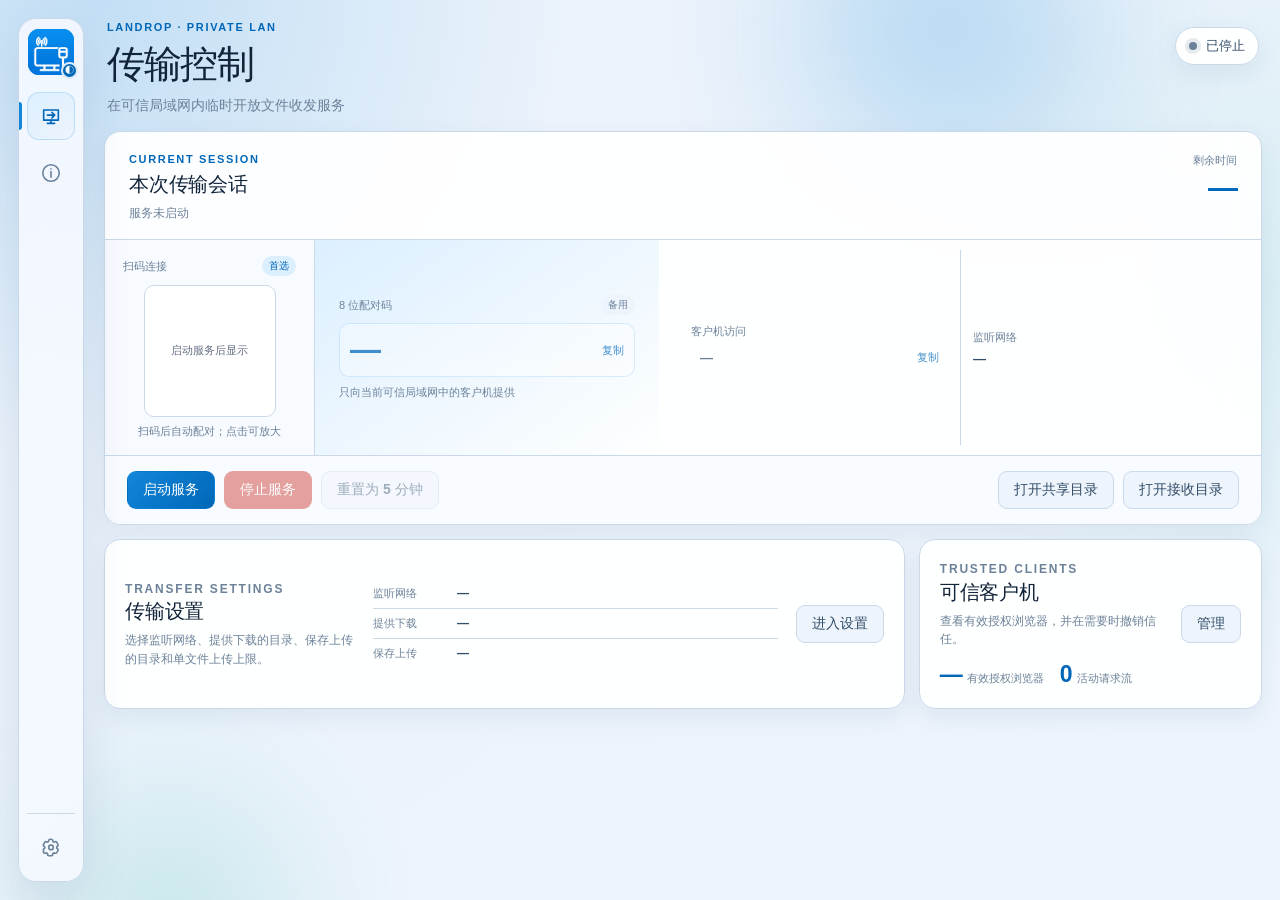
==== commit 656a9808: "Fix RC8 desktop usability issues" ====
--- a/ui/desktop/index.html
+++ b/ui/desktop/index.html
@@ -87,6 +87,10 @@
             <button id="start" class="button primary" type="button">启动服务</button>
             <button id="stop" class="button danger" type="button" disabled>停止服务</button>
             <button id="resetDeadline" class="button secondary" type="button" disabled>重置为 5 分钟</button>
+            <div class="directory-actions" role="group" aria-label="打开收发目录">
+              <button id="openSharedDirectory" class="button secondary" type="button">打开共享目录</button>
+              <button id="openReceivedDirectory" class="button secondary" type="button">打开接收目录</button>
+            </div>
           </div>
           <div id="notice" class="notice" aria-live="polite"></div>
         </section>
@@ -102,7 +106,7 @@
             <button id="openTransferSettingsCard" class="button secondary" type="button">进入设置</button>
           </section>
           <section class="panel overview-card">
-            <div class="overview-card-copy"><p class="section-index">TRUSTED CLIENTS</p><h2>可信客户机</h2><p>查看已配对浏览器，并在需要时撤销信任。</p><div class="overview-card-metrics"><span><strong id="paired">0</strong>可信客户机</span><span><strong id="active">0</strong>活动请求流</span></div></div>
+            <div class="overview-card-copy"><p class="section-index">TRUSTED CLIENTS</p><h2>可信客户机</h2><p>查看有效授权浏览器，并在需要时撤销信任。</p><div class="overview-card-metrics"><span title="按当前有效授权凭据统计；重复配对不会重复计数。"><strong id="trustedClientCount">—</strong>有效授权浏览器</span><span><strong id="active">0</strong>活动请求流</span></div></div>
             <button id="openTrustedClients" class="button secondary" type="button">管理</button>
           </section>
         </div>
@@ -120,6 +124,21 @@
         </form>
       </dialog>
 
+      <dialog id="confirmDialog" class="confirm-dialog" aria-labelledby="confirmTitle" aria-describedby="confirmMessage">
+        <form method="dialog" class="confirm-dialog-card">
+          <p class="section-index">CONFIRM ACTION</p>
+          <h2 id="confirmTitle">确认操作</h2>
+          <p id="confirmMessage" class="confirm-message"></p>
+          <div class="confirm-actions">
+            <button class="button ghost" type="submit" value="cancel">取消</button>
+            <button id="confirmAccept" class="button danger" type="submit" value="confirm">确认</button>
+          </div>
+        </form>
+      </dialog>
+      <div id="feedbackToast" class="feedback-toast" role="status" aria-live="polite" aria-atomic="true" hidden>
+        <div id="feedbackToastMessage" class="feedback-toast-card"></div>
+      </div>
+
       <section id="transferSettingsPage" class="page" data-parent-page="mainPage" data-title="传输设置" data-subtitle="选择本次服务使用的目录、上传上限和 Private 网络">
         <section class="panel configuration-panel">
           <header class="panel-heading">
@@ -145,9 +164,11 @@
                   <select id="interfaceSelector"><option value="">自动选择（仅一个可用 Private 网络）</option></select>
                   <button id="refreshInterfaces" class="icon-button" type="button" title="刷新网络" aria-label="刷新网络">↻</button>
                 </span>
+                <small>启动服务时采用；此选择不会随目录和上传上限一起保存。</small>
               </label>
             </div>
             <div class="configuration-actions"><button id="saveSettings" class="button secondary" type="button">保存设置</button></div>
+            <div id="transferSettingsNotice" class="notice" aria-live="polite"></div>
         </section>
       </section>
 
@@ -161,6 +182,7 @@
               <button id="revokeAll" class="button danger-outline compact" type="button">撤销全部信任</button>
             </div>
           </header>
+          <div id="clientsNotice" class="notice" aria-live="polite"></div>
           <div id="clients" class="clients"><span class="subtitle">正在读取…</span></div>
         </section>
       </section>
@@ -208,6 +230,7 @@
             </section>
           </div>
         </details>
+        <div id="infoNotice" class="notice page-notice" aria-live="polite"></div>
       </section>
 
       <section id="settingsPage" class="page" aria-label="设置与恢复">
--- a/ui/desktop/css/tokens.css
+++ b/ui/desktop/css/tokens.css
@@ -29,6 +29,7 @@
   --danger-soft: #fee8e7;
   --shadow: 0 18px 48px rgba(31, 78, 121, 0.12);
   --shadow-soft: 0 8px 24px rgba(31, 78, 121, 0.08);
+  --shadow-strong: 0 24px 64px rgba(20, 45, 75, 0.22);
 }
 
 @media (prefers-color-scheme: dark) {
@@ -60,6 +61,7 @@
     --danger-soft: rgba(255, 123, 114, 0.12);
     --shadow: 0 20px 55px rgba(0, 0, 0, 0.26);
     --shadow-soft: 0 9px 28px rgba(0, 0, 0, 0.2);
+    --shadow-strong: 0 24px 64px rgba(0, 0, 0, 0.48);
   }
 }
 
@@ -91,6 +93,7 @@
   --danger-soft: rgba(255, 123, 114, 0.12);
   --shadow: 0 20px 55px rgba(0, 0, 0, 0.26);
   --shadow-soft: 0 9px 28px rgba(0, 0, 0, 0.2);
+  --shadow-strong: 0 24px 64px rgba(0, 0, 0, 0.48);
 }
 
 :root[data-theme="light"] { color-scheme: light; }
--- a/ui/desktop/css/components.css
+++ b/ui/desktop/css/components.css
@@ -137,6 +137,64 @@
   background: #fff;
 }
 .qr-dialog-image img { display: block; width: 100%; height: 100%; image-rendering: pixelated; }
+.confirm-dialog {
+  position: fixed;
+  inset: 0;
+  width: min(430px, calc(100vw - 36px));
+  max-height: calc(100vh - 36px);
+  max-width: none;
+  margin: auto;
+  padding: 0;
+  border: 0;
+  border-radius: 18px;
+  background: transparent;
+  color: var(--text);
+}
+.confirm-dialog::backdrop { background: rgba(13, 27, 45, .58); backdrop-filter: blur(5px); }
+.confirm-dialog-card {
+  margin: 0;
+  padding: 23px;
+  border: 1px solid var(--line);
+  border-radius: 18px;
+  background: var(--surface);
+  box-shadow: var(--shadow-strong);
+}
+.confirm-dialog-card h2 { margin-top: 4px; }
+.confirm-message { margin: 9px 0 0; color: var(--muted); font-size: 13px; line-height: 1.6; white-space: pre-wrap; }
+.confirm-actions { display: flex; justify-content: flex-end; gap: 9px; margin-top: 22px; }
+.feedback-toast {
+  position: fixed;
+  z-index: 1000;
+  inset: 0;
+  display: grid;
+  place-items: center;
+  padding: 24px;
+  opacity: 0;
+  pointer-events: none;
+  transition: opacity 140ms ease;
+}
+.feedback-toast[hidden] { display: none; }
+.feedback-toast.visible { opacity: 1; }
+.feedback-toast-card {
+  width: max-content;
+  max-width: min(520px, calc(100vw - 48px));
+  padding: 15px 21px;
+  border: 1px solid var(--line);
+  border-left: 4px solid var(--accent);
+  border-radius: 12px;
+  background: var(--surface);
+  box-shadow: var(--shadow-strong);
+  color: var(--text-secondary);
+  font-size: 14px;
+  font-weight: 650;
+  line-height: 1.55;
+  text-align: center;
+  overflow-wrap: anywhere;
+  transform: translateY(5px);
+  transition: transform 140ms ease;
+}
+.feedback-toast.visible .feedback-toast-card { transform: translateY(0); }
+.feedback-toast.error .feedback-toast-card { border-left-color: var(--danger); color: var(--danger); }
 .pairing-card {
   display: grid;
   align-content: center;
@@ -172,17 +230,26 @@
 .copy-inline { justify-content: space-between; gap: 10px; margin-top: 4px; padding: 6px 8px; border: 1px solid transparent; border-radius: 8px; text-align: left; }
 .copy-inline strong { min-width: 0; overflow-wrap: anywhere; color: var(--text-secondary); font-size: 13px; }
 .copy-hint { flex: none; color: var(--accent-strong) !important; font-size: 11px !important; font-weight: 700; }
+.copy-value:not(:disabled) .code,
+.copy-inline:not(:disabled) strong {
+  text-decoration-line: underline;
+  text-decoration-color: var(--accent-strong);
+  text-decoration-thickness: 1px;
+  text-underline-offset: 3px;
+}
 .copy-value:hover:not(:disabled), .copy-inline:hover:not(:disabled) { border-color: var(--accent); background: var(--surface-soft); }
 .copy-value:focus-visible, .copy-inline:focus-visible { box-shadow: 0 0 0 3px var(--line-soft); }
 .copy-value:disabled, .copy-inline:disabled { cursor: default; opacity: .72; }
 
 .command-bar {
   display: flex;
+  flex-wrap: wrap;
   align-items: center;
   gap: 9px;
   padding: 15px 22px;
   background: var(--surface-command);
 }
+.directory-actions { display: flex; align-items: center; gap: 9px; margin-left: auto; }
 .button, .icon-button {
   min-height: 38px;
   padding: 9px 15px;
@@ -207,6 +274,16 @@
 .notice { min-height: 0; color: var(--text-secondary); font-size: 12px; line-height: 1.45; }
 .service-panel > .notice:not(:empty) { margin: 0; padding: 10px 18px; border-top: 1px solid var(--line); background: var(--accent-soft); }
 .notice.error { color: var(--danger); }
+.configuration-panel > .notice:not(:empty),
+.clients-panel > .notice:not(:empty),
+.page-notice:not(:empty),
+.settingsPage .notice:not(:empty) {
+  margin-top: 12px;
+  padding: 10px 12px;
+  border: 1px solid var(--line-soft);
+  border-radius: 9px;
+  background: var(--accent-soft);
+}
 
 .control-grid { display: grid; grid-template-columns: minmax(0, 1.25fr) minmax(315px, 0.75fr); gap: 14px; }
 .control-grid > .panel { min-width: 0; }
@@ -226,7 +303,11 @@
 }
 input:disabled, select:disabled { background: var(--surface-soft); color: var(--muted); }
 .path-row, .select-row { display: grid; grid-template-columns: minmax(0, 1fr) auto; gap: 8px; }
-.field-grid { display: grid; grid-template-columns: 150px minmax(0, 1fr); gap: 12px; }
+.field-grid { display: grid; grid-template-columns: 150px minmax(0, 1fr); align-items: start; gap: 12px; }
+.field-grid > label { align-content: start; }
+.field-grid input, .field-grid select { box-sizing: border-box; height: 38px; min-height: 38px; }
+.field-grid .select-row { height: 38px; align-items: stretch; }
+.field-grid .icon-button { height: 38px; min-height: 38px; }
 
 .overview-grid { display: grid; grid-template-columns: 1.15fr .85fr; gap: 14px; }
 .overview-card {
@@ -353,6 +434,7 @@
   .qr-card { border-right: 0; border-bottom: 1px solid var(--line); }
   .session-addresses { border-top: 1px solid var(--line); }
   .session-addresses div:last-child { border-left: 0; }
+  .directory-actions { width: 100%; margin-left: 0; justify-content: flex-end; }
   .action-list.three-columns { grid-template-columns: 1fr; }
   .overview-grid { grid-template-columns: 1fr; }
 }
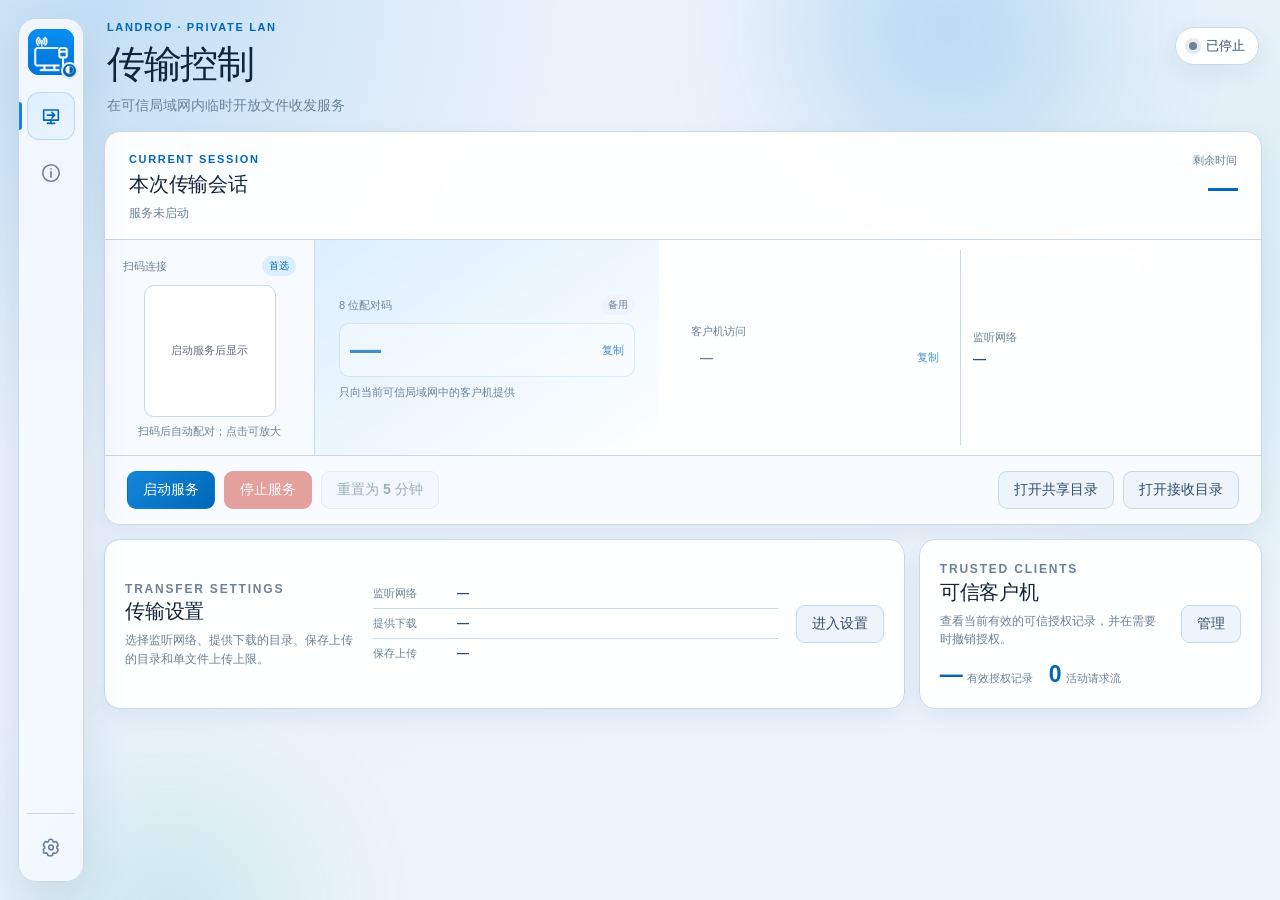
==== commit f9e34999: "Clarify trusted count and cover desktop APIs" ====
--- a/ui/desktop/index.html
+++ b/ui/desktop/index.html
@@ -106,7 +106,7 @@
             <button id="openTransferSettingsCard" class="button secondary" type="button">进入设置</button>
           </section>
           <section class="panel overview-card">
-            <div class="overview-card-copy"><p class="section-index">TRUSTED CLIENTS</p><h2>可信客户机</h2><p>查看有效授权浏览器，并在需要时撤销信任。</p><div class="overview-card-metrics"><span title="按当前有效授权凭据统计；重复配对不会重复计数。"><strong id="trustedClientCount">—</strong>有效授权浏览器</span><span><strong id="active">0</strong>活动请求流</span></div></div>
+            <div class="overview-card-copy"><p class="section-index">TRUSTED CLIENTS</p><h2>可信客户机</h2><p>查看当前有效的可信授权记录，并在需要时撤销授权。</p><div class="overview-card-metrics"><span title="按当前仍有效的可信授权记录统计；浏览器清除站点数据后重新配对，可能形成新的授权记录。"><strong id="trustedClientCount">—</strong>有效授权记录</span><span><strong id="active">0</strong>活动请求流</span></div></div>
             <button id="openTrustedClients" class="button secondary" type="button">管理</button>
           </section>
         </div>
